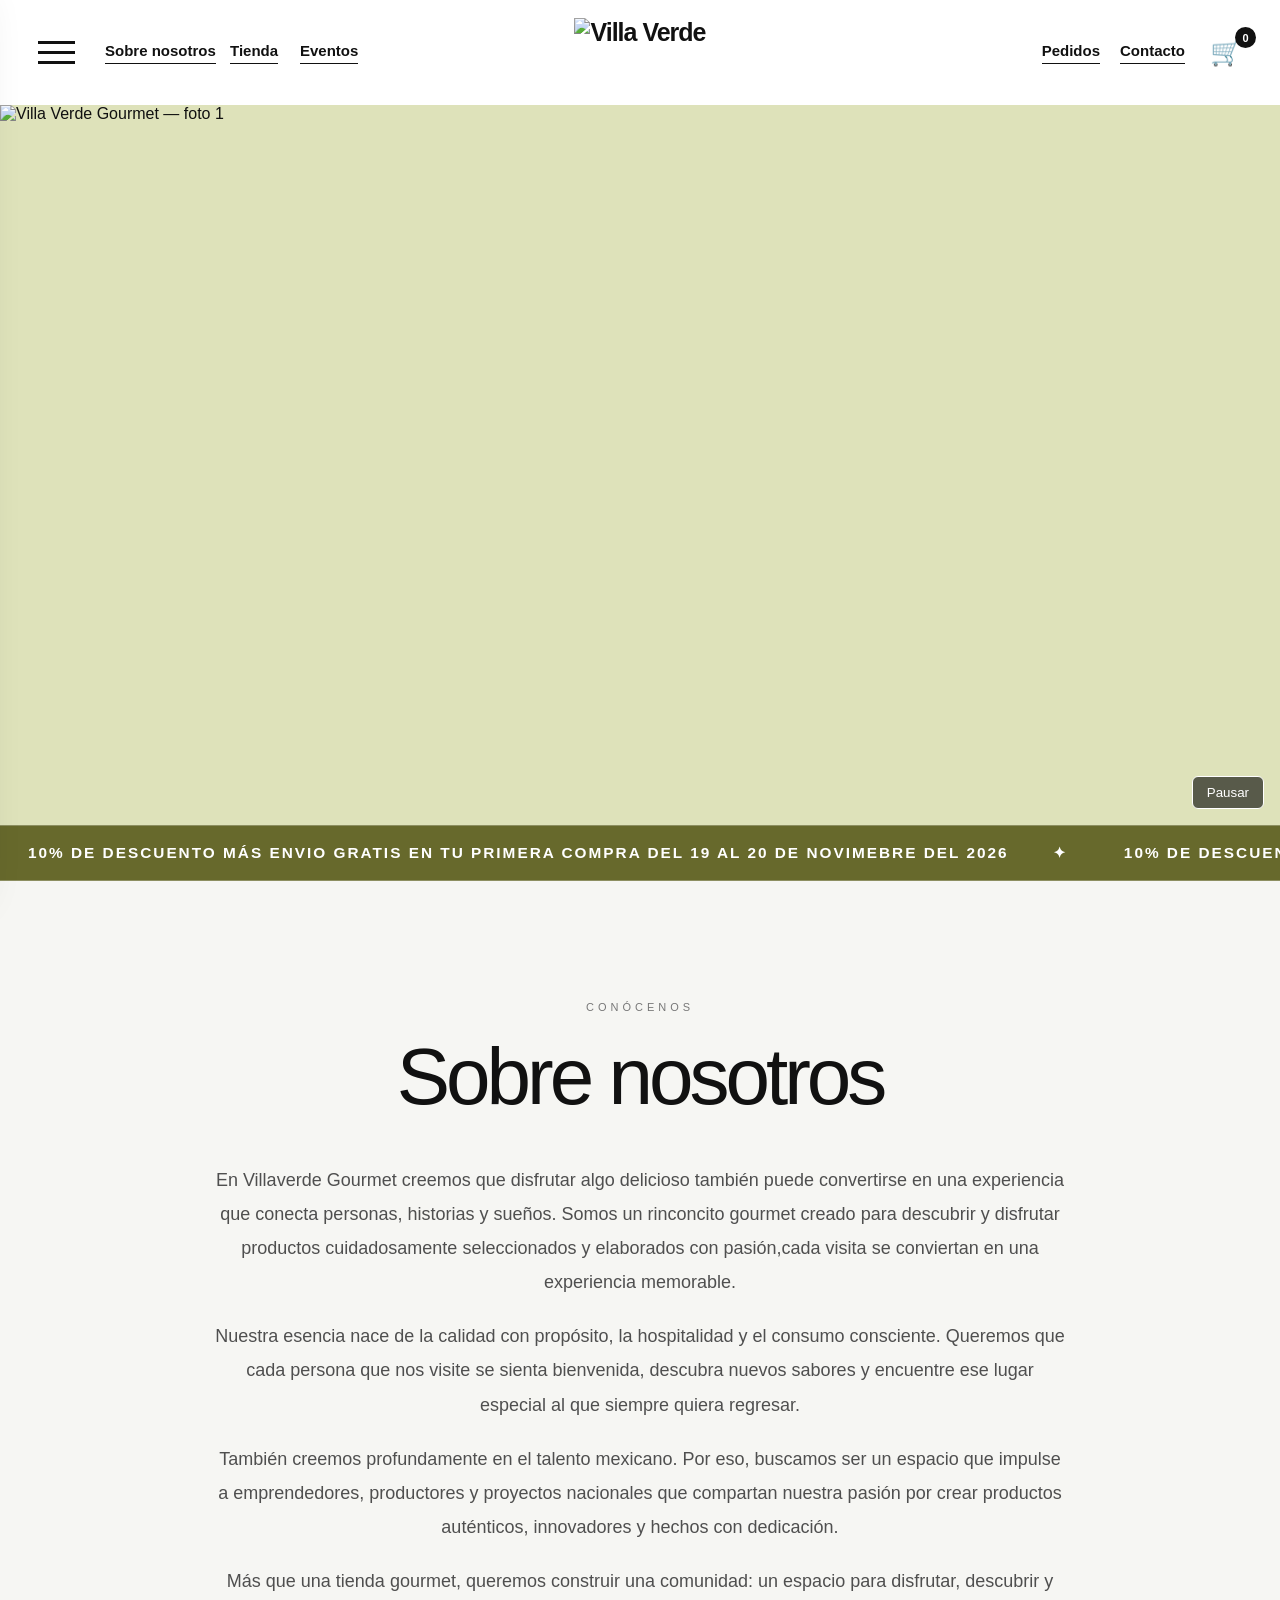
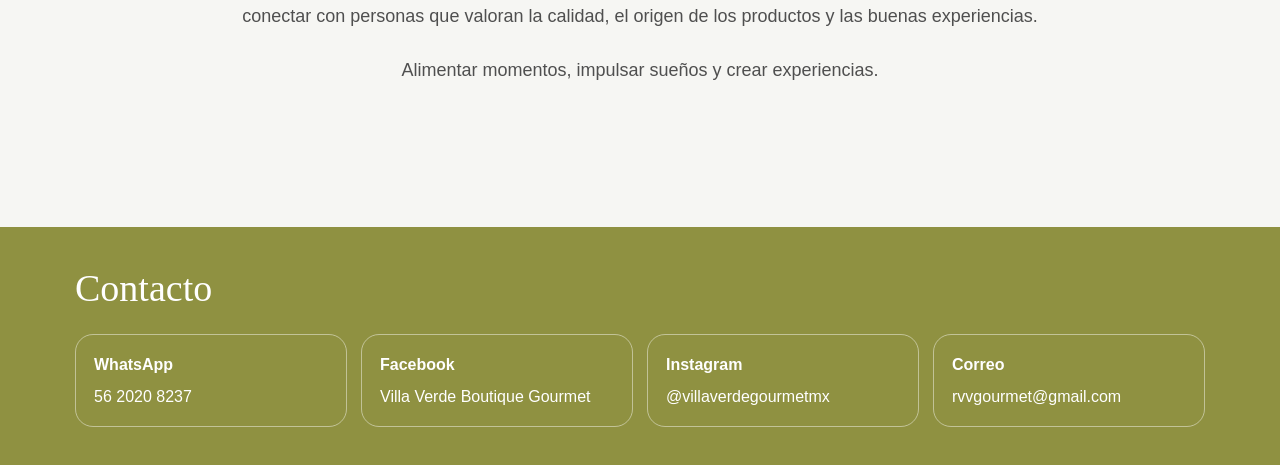
==== index.html @ 6c2c4b9c "Add files via upload" ====
<!DOCTYPE html>
    <html lang="es">

    <head>
        <meta charset="UTF-8">
        <meta name="viewport" content="width=device-width, initial-scale=1.0">

        <title>Villa Verde Gourmet</title>

        <link rel="stylesheet" href="styles.css">
            <style>
            .hero.hero-carrusel {
                position: relative;
                display: block;
                width: 100%;
                height: auto;
                min-height: 0;
                padding: 0;
                overflow: hidden;
            }
            .hero-diapositivas {
                position: relative;
                width: 100%;
                aspect-ratio: 16 / 9;
            }
            .hero-carrusel .hero-foto {
                position: absolute;
                inset: 0;
                display: block;
                width: 100%;
                height: 100%;
                object-fit: cover;
                opacity: 0;
                transition: opacity 600ms ease;
            }
            .hero-carrusel .hero-foto.activa { opacity: 1; }
            .hero-pausa {
                position: absolute;
                right: 16px;
                bottom: 16px;
                padding: 8px 14px;
                border: 1px solid #fff;
                border-radius: 6px;
                background: #0009;
                color: #fff;
                cursor: pointer;
            }
            .hero-pausa:focus-visible { outline: 3px solid #fff; outline-offset: 3px; }
            @media (max-width: 600px) {
                .hero-diapositivas { aspect-ratio: 4 / 3; }
            }
            @media (prefers-reduced-motion: reduce) {
                .hero-carrusel .hero-foto { transition: none; }
            }
        </style>
    <style>
    .promo-inauguracion {
        position: relative;
        width: 100%;
        overflow: hidden;
        background: #67692c;
        color: #fff;
        border-top: 1px solid #ffffff40;
        border-bottom: 1px solid #ffffff40;
        font-family: Arial, Helvetica, sans-serif;
    }
    .promo-pista {
        display: flex;
        width: max-content;
        animation: promo-desplazar 32s linear infinite;
    }
    .promo-grupo {
        display: flex;
        flex-shrink: 0;
        align-items: center;
    }
    .promo-grupo span {
        display: block;
        flex-shrink: 0;
        padding: 16px 28px;
        white-space: nowrap;
        font-size: clamp(13px, 1.2vw, 16px);
        font-weight: 700;
        letter-spacing: 2px;
        text-transform: uppercase;
        line-height: 1.4;
    }
    .promo-grupo span::after { content: ' ✦'; margin-left: 38px; }
    .promo-inauguracion:hover .promo-pista,
    .promo-inauguracion:focus .promo-pista { animation-play-state: paused; }
    .promo-inauguracion:focus-visible { outline: 3px solid #16130b; outline-offset: -3px; }
    @keyframes promo-desplazar {
        from { transform: translateX(0); }
        to { transform: translateX(-50%); }
    }
    @media (prefers-reduced-motion: reduce) {
        .promo-pista { animation: none; width: 100%; }
        .promo-grupo { width: 100%; justify-content: center; }
        .promo-grupo span { white-space: normal; text-align: center; }
        .promo-grupo span:not(:first-child),
        .promo-grupo[aria-hidden="true"] { display: none; }
        .promo-grupo span::after { content: none; }
    }
</style>
    </head>

    <body class="home-page">

        <!-- =========================
            HEADER
        ========================== -->
  <header class="header">

    <!-- MENÚ HAMBURGUESA -->
    <button class="hamburguesa" id="btnMenu">
        <span></span>
        <span></span>
        <span></span>
    </button>


    <!-- SOBRE NOSOTROS -->
    <a href="#sobre-nosotros" class="enlace-header enlace-sobre-nosotros">
        Sobre nosotros
    </a>


    <!-- TIENDA -->
  <!-- TIENDA -->
<a href="tienda.html" class="enlace-header enlace-tienda">
    Tienda
</a>

    <!-- LOGO / ISOTIPO -->
    <a href="index.html" class="logo">

        <img
            src="img/Logo-Villaverde-19.png"
            alt="Villa Verde"
            class="logo-imagen"
        >

    </a>
<!-- EVENTOS -->
<a href="eventos.html" class="enlace-header enlace-eventos">
    Eventos
</a>
<!-- PEDIDOS -->
<a href="pedidos.html" class="enlace-header enlace-pedidos">
    Pedidos
</a>

<!-- CONTACTO -->
<a href="#contacto" class="enlace-header enlace-contacto">
    Contacto
</a>


    <!-- CARRITO -->
    <a href="carrito.html" class="carrito-icono">

        🛒

        <span id="contadorCarrito">
            0
        </span>

    </a>

</header>


        <!-- =========================
            MENÚ LATERAL
        ========================== -->
        <aside class="menu-lateral" id="menuLateral">

            <button class="cerrar-menu" id="cerrarMenu">
                ×
            </button>

            <div class="menu-contenido">

                <p class="menu-subtitulo">
                    EXPLORA
                </p>
<nav>

        <a href="catalogo.html?categoria=aceites-vinagres">
            Aceites y vinagres
        </a>

        <!-- BEBIDAS -->
        <div class="menu-item-desplegable">

            <button type="button" class="submenu-boton">
                <span>Bebidas</span>
                <span class="submenu-flecha">⌄</span>
            </button>

            <div class="submenu-bebidas">

                <a href="catalogo.html?categoria=bebidas&subcategoria=healthy">
                    Healthy
                </a>

                <a href="catalogo.html?categoria=bebidas&subcategoria=refrescantes">
                    Refrescantes
                </a>

                <a href="catalogo.html?categoria=bebidas&subcategoria=cerveza">
                    Cerveza
                </a>
<a href="catalogo.html?categoria=bebidas&subcategoria=vino">
                    Vino
                </a>
            </div>

        </div>
<!-- CHARCUTERÍA -->
        <div class="menu-item-desplegable">

            <button type="button" class="submenu-boton">
                <span>Charcutería</span>
                <span class="submenu-flecha">⌄</span>
            </button>

            <div class="submenu-bebidas">

                <a href="catalogo.html?categoria=charcuteria&subcategoria=quesos">
                    Quesos
                </a>

                <a href="catalogo.html?categoria=charcuteria&subcategoria=carnes-frias">
                    Carnes frías
                </a>

            </div>

        </div>
  <a href="catalogo.html?categoria=cuidado-personal">
            Cuidado personal
        </a>

        <!-- GOURMET -->
        <div class="menu-item-desplegable">

            <button type="button" class="submenu-boton">
                <span>Gourmet</span>
                <span class="submenu-flecha">⌄</span>
            </button>

            <div class="submenu-bebidas">

                <a href="catalogo.html?categoria=gourmet&subcategoria=conservas-encurtidos">
                    Conservas y encurtidos
                </a>

                <a href="catalogo.html?categoria=gourmet&subcategoria=miel">
                    Miel
                </a>

                <a href="catalogo.html?categoria=gourmet&subcategoria=mermelada">
                    Mermelada
                </a>

                <a href="catalogo.html?categoria=gourmet&subcategoria=sazonadores">
                    Sazonadores
                </a>

                <a href="catalogo.html?categoria=gourmet&subcategoria=salsas">
                    Salsas
                </a>

                <a href="catalogo.html?categoria=gourmet&subcategoria=cacao">
                    Cacao
                </a>

                <a href="catalogo.html?categoria=gourmet&subcategoria=untables">
                    Untables
                </a>

            

                <a href="catalogo.html?categoria=gourmet&subcategoria=panaderia">
                    Panadería
                </a>

       <a href="catalogo.html?categoria=gourmet&subcategoria=te-infusiones">
    Té e infusiones
</a>

            </div>

        </div>
    <a href="catalogo.html?categoria=hogar">
            Hogar
        </a>
<a href="catalogo.html?categoria=nuevos">
            Nuevos productos
        </a>


        <!-- SNACKS -->
        <div class="menu-item-desplegable">

            <button type="button" class="submenu-boton">
                <span>Snacks</span>
                <span class="submenu-flecha">⌄</span>
            </button>

            <div class="submenu-bebidas">

                <a href="catalogo.html?categoria=snacks&subcategoria=horneados">
                    Horneados
                </a>

                <a href="catalogo.html?categoria=snacks&subcategoria=deshidratados">
                    Deshidratados
                </a>

                <a href="catalogo.html?categoria=snacks&subcategoria=salados">
                    Salados
                </a>

                <a href="catalogo.html?categoria=snacks&subcategoria=sin-azucar">
                    Sin azúcar
                </a>

                <a href="catalogo.html?categoria=snacks&subcategoria=enchilados">
                    Enchilados
                </a>

                <a href="catalogo.html?categoria=snacks&subcategoria=dulces">
                    Dulces
                </a>

            </div>

        </div>


    

        
    </nav>
        </div>

    

        
    </nav>
            </div>

        </aside>


        <!-- OSCURECER PÁGINA AL ABRIR MENÚ -->
        <div class="overlay-menu" id="overlayMenu"></div>



        <!-- =========================
            IMAGEN PRINCIPAL
        ========================== -->
    
    <main class="hero hero-carrusel" aria-label="Fotos de Villa Verde Gourmet" aria-roledescription="carrusel">
        <div class="hero-diapositivas">
            <img src="img/unoc.webp" alt="Villa Verde Gourmet — foto 1" class="hero-foto activa" aria-hidden="false" fetchpriority="high">
            <img src="img/dosc.webp" alt="Villa Verde Gourmet — foto 2" class="hero-foto" aria-hidden="true">
            <img src="img/tresc.webp" alt="Villa Verde Gourmet — foto 3" class="hero-foto" aria-hidden="true">
            <img src="img/cuatroc.webp" alt="Villa Verde Gourmet — foto 4" class="hero-foto" aria-hidden="true">
            <img src="img/cincoc.webp" alt="Villa Verde Gourmet — foto 5" class="hero-foto" aria-hidden="true">
        </div>
        <button type="button" class="hero-pausa" aria-label="Pausar carrusel">Pausar</button>
    </main>
    <!-- BANNER DE INAUGURACIÓN -->
    <div class="promo-inauguracion" role="region" aria-label="5% de descuento el 19 de Octubre por inauguración de página" tabindex="0">
        <div class="promo-pista" aria-hidden="true">
            <div class="promo-grupo"><span>10% de descuento más envio gratis en tu primera compra del 19 al 20 de novimebre del 2026</span><span>10% de descuento más envio gratis en tu primera compra del 19 al 20 de novimebre del 2026</span></div>
            <div class="promo-grupo" aria-hidden="true"><span>10% de descuento más envio gratis en tu primera compra del 19 al 20 de novimebre del 2026</span><span>10% de descuento más envio gratis en tu primera compra del 19 al 20 de novimebre del 2026</span><span>10% de descuento más envio gratis en tu primera compra del 19 al 20 de novimebre del 2026</span></div>
        </div>
    </div>


    <!-- =========================
        SOBRE NOSOTROS
    ========================== -->

  <section class="sobre-nosotros" id="sobre-nosotros">

    <div class="seccion-contenido">

        <p class="seccion-subtitulo">
            CONÓCENOS
        </p>

        <h2>
            Sobre nosotros
        </h2>

        <p class="sobre-nosotros-texto">
            En Villaverde Gourmet creemos que disfrutar algo delicioso
            también puede convertirse en una experiencia que conecta
            personas, historias y sueños. Somos un rinconcito gourmet
            creado para descubrir y disfrutar productos cuidadosamente
            seleccionados y elaborados con pasión,cada visita se
            conviertan en una experiencia memorable.
        </p>

        <p class="sobre-nosotros-texto">
            Nuestra esencia nace de la calidad con propósito, la
            hospitalidad y el consumo consciente. Queremos que cada
            persona que nos visite se sienta bienvenida, descubra
            nuevos sabores y encuentre ese lugar especial al que
            siempre quiera regresar.
        </p>

        <p class="sobre-nosotros-texto">
            También creemos profundamente en el talento mexicano.
            Por eso, buscamos ser un espacio que impulse a
            emprendedores, productores y proyectos nacionales que
            compartan nuestra pasión por crear productos auténticos,
            innovadores y hechos con dedicación.
        </p>

        <p class="sobre-nosotros-texto">
            Más que una tienda gourmet, queremos construir una
            comunidad: un espacio para disfrutar, descubrir y
            conectar con personas que valoran la calidad, el origen
            de los productos y las buenas experiencias.
        </p>

        <p class="sobre-nosotros-texto">
            Alimentar momentos, impulsar sueños y crear experiencias.
        </p>

    </div>

</section>


    <!-- =========================
        CONTACTO
    ========================== -->

    <style>
  .banner-contacto {
    width: 100%;
    background: #8f9141;
    color: #fff;
    padding: 38px 24px;
    font-family: Arial, Helvetica, sans-serif;
    box-sizing: border-box;
  }

  .banner-contacto * {
    box-sizing: border-box;
  }

  .banner-contacto .contacto-interior {
    max-width: 1130px;
    margin: 0 auto;
  }

  .banner-contacto h2 {
    font-family: "Brush Script MT", "Segoe Script", cursive;
    font-size: 38px;
    font-weight: 400;
    line-height: 1.25;
    color: #fff;
    margin: 0 0 22px;
  }

  .banner-contacto .redes {
    display: grid;
    grid-template-columns: repeat(4, minmax(0, 1fr));
    gap: 14px;
    margin: 0;
    padding: 0;
  }

  .banner-contacto .redes a {
    display: flex;
    flex-direction: column;
    justify-content: center;
    gap: 8px;
    padding: 18px;
    border: 1px solid #ffffff73;
    border-radius: 18px;
    background: transparent;
    color: #fff;
    text-decoration: none;
    font-size: 16px;
    line-height: 1.45;
    overflow-wrap: anywhere;
    transition: background .2s;
  }

  .banner-contacto .redes a:hover {
    background: #ffffff1f;
  }

  .banner-contacto .redes a:focus-visible {
    outline: 3px solid #fff;
    outline-offset: 4px;
  }

  .banner-contacto .redes strong {
    font-weight: 700;
    color: #fff;
  }

  .banner-contacto .redes span {
    color: #fff;
  }

  @media (max-width: 850px) {
    .banner-contacto .redes {
      grid-template-columns: repeat(2, minmax(0, 1fr));
    }
  }

  @media (max-width: 500px) {
    .banner-contacto .redes {
      grid-template-columns: 1fr;
    }
  }

  @media (prefers-reduced-motion: reduce) {
    .banner-contacto .redes a {
      transition: none;
    }
  }
</style>

<!-- BANNER DE CONTACTO -->
<footer
  class="banner-contacto"
  id="contacto"
  aria-labelledby="titulo-contacto"
>
  <div class="contacto-interior">
    <h2 id="titulo-contacto">Contacto</h2>

    <nav class="redes" aria-label="Redes sociales y contacto">
      <a
        href="https://wa.me/525620208237"
        target="_blank"
        rel="noopener noreferrer"
      >
        <strong>WhatsApp</strong>
        <span>56 2020 8237</span>
      </a>

      <a
        href="https://www.facebook.com/VillaVerdeBoutiqueGourmet"
        target="_blank"
        rel="noopener noreferrer"
      >
        <strong>Facebook</strong>
        <span>Villa Verde Boutique Gourmet</span>
      </a>

      <a
        href="https://www.instagram.com/villaverdegourmetmx/"
        target="_blank"
        rel="noopener noreferrer"
      >
        <strong>Instagram</strong>
        <span>@villaverdegourmetmx</span>
      </a>

      <a href="mailto:rvvgourmet@gmail.com">
        <strong>Correo</strong>
        <span>rvvgourmet@gmail.com</span>
      </a>
    </nav>
  </div>
</footer>


        <script src="app.js"></script>
        

            <script>
            (() => {
                const carrusel = document.querySelector('.hero-carrusel');
                const fotos = carrusel.querySelectorAll('.hero-foto');
                const boton = carrusel.querySelector('.hero-pausa');
                let indice = 0;
                let pausado = false;
                let temporizador;

                function siguienteFoto() {
                    fotos[indice].classList.remove('activa');
                    fotos[indice].setAttribute('aria-hidden', 'true');
                    indice = (indice + 1) % fotos.length;
                    fotos[indice].classList.add('activa');
                    fotos[indice].setAttribute('aria-hidden', 'false');
                }

                function actualizarTemporizador() {
                    clearInterval(temporizador);
                    if (!pausado && !document.hidden) {
                        temporizador = setInterval(siguienteFoto, 3000);
                    }
                }

                boton.addEventListener('click', () => {
                    pausado = !pausado;
                    boton.textContent = pausado ? 'Reanudar' : 'Pausar';
                    boton.setAttribute('aria-label', pausado ? 'Reanudar carrusel' : 'Pausar carrusel');
                    actualizarTemporizador();
                });
                document.addEventListener('visibilitychange', actualizarTemporizador);
                actualizarTemporizador();
            })();
        </script>
    </body>

    </html>
---- styles.css ----
/* ========================================
   RESET 
======================================== */

* {
    margin: 0;
    padding: 0;
    box-sizing: border-box;
}


html {
    scroll-behavior: smooth;
}


body {
    font-family: Arial, Helvetica, sans-serif;
    color: #111;
    background: #ffffff;
}


a {
    color: inherit;
    text-decoration: none;
}


button {
    font-family: inherit;
}


/* ========================================
   HEADER
======================================== */

.header {
    height: 105px;

    width: 100%;

    display: grid;

    grid-template-columns: 1fr auto 1fr;

    align-items: center;

    padding: 0 38px;

    background: white;

    position: relative;

    z-index: 50;
}


/* LOGO */

.logo {
    grid-column: 2;

    font-size: 25px;

    font-weight: 800;

    letter-spacing: -1px;

    text-align: center;
}
/* LOGO */

.logo {
    grid-column: 2;

    display: flex;
    justify-content: center;
    align-items: center;
}


.logo-imagen {
    display: block;

    width: auto;

    height: 70px;

    object-fit: contain;
}

/* ========================================
   HAMBURGUESA
======================================== */

.hamburguesa {
    width: 42px;

    height: 35px;

    background: transparent;

    border: none;

    cursor: pointer;

    display: flex;

    flex-direction: column;

    justify-content: center;

    gap: 7px;

    justify-self: start;
}


.hamburguesa span {
    display: block;

    width: 37px;

    height: 3px;

    background: #111;

    transition: 0.3s;
}


/* ========================================
   CARRITO
======================================== */

.carrito-icono {
    justify-self: end;

    position: relative;

    font-size: 26px;
}


.carrito-icono span {
    position: absolute;

    top: -10px;

    right: -14px;

    background: #111;

    color: white;

    min-width: 21px;

    height: 21px;

    border-radius: 50%;

    display: flex;

    justify-content: center;

    align-items: center;

    font-size: 11px;

    font-weight: bold;
}


/* ========================================
   MENÚ LATERAL
======================================== */

.menu-lateral {
    position: fixed;

    top: 0;

    left: -420px;

    width: 390px;

    max-width: 88%;

    height: 100vh;

    background: #ffffff;

    z-index: 1000;

    padding: 45px;

    transition: left 0.45s ease;

    box-shadow: 10px 0 40px rgba(0,0,0,0.12);
    overflow-y: auto;
}


.menu-lateral.activo {
    left: 0;
}


.cerrar-menu {
    border: none;

    background: transparent;

    font-size: 45px;

    font-weight: 200;

    cursor: pointer;

    line-height: 1;

    margin-bottom: 70px;
}


.menu-contenido {
    margin-top: 20px;
}


.menu-subtitulo {
    color: #8c8c8c;

    letter-spacing: 3px;

    font-size: 11px;

    margin-bottom: 25px;
}


.menu-contenido nav {
    display: flex;
    flex-direction: column;
}


/* ========================================
   OPCIONES PRINCIPALES DEL MENÚ
======================================== */

.menu-contenido nav > a,
.submenu-boton {
    width: 100%;

    font-size: 31px;
    font-weight: 600;

    padding: 17px 0;

    border: none;
    border-bottom: 1px solid #ededed;

    background: transparent;

    color: #111;

    text-align: left;

    cursor: pointer;

    transition: 0.25s;
}


.menu-contenido nav > a:hover {
    padding-left: 10px;
}


/* ========================================
   BEBIDAS DESPLEGABLE
======================================== */

.menu-item-desplegable {
    width: 100%;
}


.submenu-boton {
    display: flex;

    justify-content: space-between;

    align-items: center;
}


.submenu-boton:hover {
    padding-left: 10px;
}


.submenu-flecha {
    font-size: 25px;

    font-weight: 300;

    transition: transform 0.3s ease;
}


/* SUBMENÚ CERRADO */

.submenu-bebidas {
    max-height: 0;

    overflow: hidden;

    opacity: 0;

    transition:
        max-height 0.35s ease,
        opacity 0.25s ease,
        padding 0.35s ease;

    padding-left: 18px;
}


/* SUBMENÚ ABIERTO */

.menu-item-desplegable.abierto .submenu-bebidas {
    max-height: 650px;
    opacity: 1;
    padding-top: 8px;
    padding-bottom: 12px;
}
.menu-item-desplegable.abierto .submenu-flecha {
    transform: rotate(180deg);
}


/* OPCIONES PEQUEÑAS */

.submenu-bebidas a {
    display: block;

    font-size: 17px;

    font-weight: 400;

    color: #666;

    padding: 10px 5px;

    border-bottom: none;

    transition: 0.2s;
}


.submenu-bebidas a:hover {
    color: #111;

    padding-left: 13px;
}

/* FONDO OSCURO */

.overlay-menu {
    position: fixed;

    inset: 0;

    background: rgba(0,0,0,0.48);

    z-index: 900;

    opacity: 0;

    pointer-events: none;

    transition: 0.3s;
}


.overlay-menu.activo {
    opacity: 1;

    pointer-events: auto;
}


/* ========================================
   HOME
======================================== */
.home-page {
    min-height: 100vh;

    background: #dee2ba;

    overflow-x: hidden;
}

.hero {
    height: calc(100vh - 105px);

    width: 100%;

    position: relative;

    display: flex;

    justify-content: center;

    align-items: center;

    overflow: hidden;

    background: #dee2ba;
}

.hero-imagen {
    width: 100%;

    height: 100%;

    object-fit: cover;

    object-position: center;

}

.hero-logo {
    position: absolute;

    top: 50%;

    left: 50%;

    transform: translate(-50%, -50%);

    color: #fff;

    font-size: clamp(50px, 8vw, 130px);

    white-space: nowrap;

    font-weight: 700;

    letter-spacing: -6px;

    display: flex;

    align-items: center;

    gap: 18px;
}


.hero-logo span {
    font-weight: 300;
}


.hero-logo strong {
    font-weight: 900;
}


/* ========================================
   CATÁLOGO
======================================== */

.catalogo-page {
    background: #f6f6f3;

    min-height: 100vh;
}


.catalogo-contenedor {
    max-width: 1250px;

    margin: auto;

    padding: 70px 30px 100px;
}


.catalogo-titulo {
    text-align: center;

    margin-bottom: 60px;
}


.catalogo-titulo p {
    font-size: 11px;

    letter-spacing: 4px;

    color: #777;

    margin-bottom: 13px;
}


.catalogo-titulo h1 {
    font-size: clamp(45px, 7vw, 85px);

    font-weight: 500;

    letter-spacing: -4px;
}


/* ========================================
   GRID DE PRODUCTOS
======================================== */

.productos-grid {
    display: grid;

    grid-template-columns:
        repeat(3, minmax(0, 1fr));

    gap: 35px;
}


.producto-card {
    background: white;

    display: block;

    transition: 0.3s;
}


.producto-card:hover {
    transform: translateY(-5px);

    box-shadow:
        0 20px 35px rgba(0,0,0,0.08);
}


.producto-imagen {
    width: 100%;

    aspect-ratio: 1 / 1;

    overflow: hidden;

    background: #ececec;
}


.producto-imagen img {
    width: 100%;

    height: 100%;

    object-fit: cover;

    transition: transform 0.6s ease;
}


.producto-card:hover img {
    transform: scale(1.04);
}


.producto-card-info {
    padding: 22px 22px 26px;
}


.producto-card-info h2 {
    font-size: 20px;

    margin-bottom: 8px;

    font-weight: 600;
}


.producto-card-info p {
    font-size: 13px;

    color: #7b7b7b;

    margin-bottom: 17px;
}


.producto-card-info span {
    font-size: 17px;

    font-weight: bold;
}


.sin-productos {
    grid-column: 1 / -1;

    text-align: center;

    padding: 100px 20px;

    color: #777;
}


/* ========================================
   PRODUCTO INDIVIDUAL
======================================== */

.producto-page {
    background: #f5f4ef;

    min-height: 100vh;
}


.producto-contenedor {
    display: grid;

    grid-template-columns: 1.05fr 0.95fr;

    min-height: calc(100vh - 105px);
}


.producto-foto {
    min-height: calc(100vh - 105px);

    overflow: hidden;
}


.producto-foto img {
    width: 100%;

    height: 100%;

    object-fit: cover;
}


.producto-info {
    padding: 70px clamp(35px, 6vw, 100px);

    display: flex;

    flex-direction: column;

    justify-content: center;
}


.regresar {
    display: inline-block;

    margin-bottom: 50px;

    font-size: 13px;

    color: #777;
}


.producto-marca {
    font-size: 11px;

    letter-spacing: 3px;

    text-transform: uppercase;

    color: #777;

    margin-bottom: 16px;
}


.producto-info > h1 {
    font-size: clamp(43px, 5vw, 72px);

    font-weight: 500;

    letter-spacing: -3px;

    line-height: 0.98;

    margin-bottom: 15px;
}


.producto-presentacion {
    font-size: 15px;

    color: #777;
}


.producto-separador {
    height: 1px;

    width: 100%;

    background: #d8d8d3;

    margin: 35px 0;
}


.producto-textos {
    display: grid;

    grid-template-columns: 1fr 1fr;

    gap: 30px;

    margin-bottom: 25px;
}


.producto-textos h3,
.sabores-container h3 {
    font-size: 12px;

    letter-spacing: 1px;

    text-transform: uppercase;

    margin-bottom: 10px;
}


.producto-textos p {
    font-size: 14px;

    line-height: 1.6;

    color: #555;
}


/* ========================================
   SABORES
======================================== */

.sabores-container {
    margin-top: 20px;
}


.sabor-item {
    display: flex;

    align-items: center;

    justify-content: space-between;

    padding: 12px 0;

    border-bottom: 1px solid #ddd;
}


.sabor-item > span {
    font-size: 14px;
}


/* ========================================
   CANTIDADES
======================================== */

.cantidad-general {
    margin-top: 25px;
}


.cantidad-general > label {
    display: block;

    font-size: 12px;

    text-transform: uppercase;

    margin-bottom: 10px;

    font-weight: bold;
}


.selector-cantidad {
    display: flex;

    align-items: center;

    width: max-content;

    border: 1px solid #c8c8c8;
}


.selector-cantidad button {
    width: 38px;

    height: 38px;

    border: none;

    background: white;

    cursor: pointer;

    font-size: 20px;
}


.selector-cantidad input {
    width: 45px;

    height: 38px;

    text-align: center;

    border: none;

    border-left: 1px solid #ddd;

    border-right: 1px solid #ddd;

    background: white;

    font-size: 14px;

    outline: none;

    -moz-appearance: textfield;
}


.selector-cantidad input::-webkit-inner-spin-button,
.selector-cantidad input::-webkit-outer-spin-button {
    -webkit-appearance: none;

    margin: 0;
}


/* ========================================
   COMPRA
======================================== */

.producto-compra {
    margin-top: 35px;

    display: flex;

    align-items: center;

    justify-content: space-between;

    gap: 20px;
}


.producto-precio {
    font-size: 32px;

    font-weight: 500;
}


.btn-agregar {
    border: none;

    background: #111;

    color: white;

    padding: 17px 32px;

    cursor: pointer;

    font-size: 14px;

    transition: 0.3s;
}


.btn-agregar:hover {
    background: #333;
}


.btn-agregar.agregado {
    background: #4e6c45;
}


/* ========================================
   CARRITO
======================================== */

.carrito-page {
    background: #f6f6f3;

    min-height: 100vh;
}


.carrito-contenedor {
    max-width: 1200px;

    margin: auto;

    padding: 70px 30px 100px;
}


.carrito-encabezado {
    margin-bottom: 55px;
}


.carrito-encabezado p {
    letter-spacing: 4px;

    color: #777;

    font-size: 11px;

    margin-bottom: 10px;
}


.carrito-encabezado h1 {
    font-size: clamp(48px, 7vw, 80px);

    font-weight: 500;

    letter-spacing: -4px;
}


.carrito-layout {
    display: grid;

    grid-template-columns: 1fr 360px;

    gap: 70px;

    align-items: start;
}


/* ITEM */

.carrito-item {
    display: grid;

    grid-template-columns: 140px 1fr auto;

    gap: 25px;

    padding: 25px 0;

    border-bottom: 1px solid #d8d8d8;

    align-items: center;
}


.carrito-item img {
    width: 140px;

    height: 140px;

    object-fit: cover;
}


.carrito-item-info h3 {
    margin-bottom: 10px;

    font-size: 20px;
}


.carrito-item-info p {
    color: #777;

    font-size: 13px;

    margin-bottom: 7px;
}


.carrito-item-info strong {
    display: inline-block;

    margin-top: 8px;
}


.eliminar-producto {
    border: none;

    background: transparent;

    cursor: pointer;

    text-decoration: underline;

    color: #777;
}


/* RESUMEN */

.resumen-carrito {
    background: #fff;

    padding: 35px;

    position: sticky;

    top: 30px;
}


.resumen-carrito h2 {
    font-size: 25px;

    margin-bottom: 35px;
}


.resumen-linea {
    display: flex;

    justify-content: space-between;

    border-bottom: 1px solid #eee;

    padding: 15px 0;

    font-size: 14px;
}


.total-linea {
    font-size: 20px;

    margin-top: 10px;
}


.btn-whatsapp {
    width: 100%;

    margin-top: 30px;

    padding: 17px;

    border: none;

    background: #111;

    color: white;

    cursor: pointer;

    font-size: 14px;
}


.btn-whatsapp:hover {
    background: #333;
}


.seguir-comprando {
    display: block;

    text-align: center;

    margin-top: 20px;

    font-size: 13px;

    text-decoration: underline;
}


/* CARRITO VACÍO */

.carrito-vacio {
    padding: 70px 20px;

    text-align: center;

    background: white;
}


.carrito-vacio h2 {
    font-size: 30px;

    margin-bottom: 10px;
}


.carrito-vacio p {
    color: #777;

    margin-bottom: 30px;
}


.carrito-vacio a {
    display: inline-block;

    background: #111;

    color: white;

    padding: 15px 30px;
}


/* ========================================
   PRODUCTO NO ENCONTRADO
======================================== */

.producto-no-encontrado {
    grid-column: 1 / -1;

    padding: 100px;

    text-align: center;
}


/* ========================================
   TABLET
======================================== */

@media (max-width: 900px) {

    .productos-grid {
        grid-template-columns:
            repeat(2, minmax(0, 1fr));
    }


    .producto-contenedor {
        grid-template-columns: 1fr;
    }


    .producto-foto {
        min-height: auto;

        height: 65vh;
    }


    .carrito-layout {
        grid-template-columns: 1fr;
    }


    .resumen-carrito {
        position: static;
    }

}


/* ========================================
   CELULAR
======================================== */

@media (max-width: 600px) {

    .header {
        height: 78px;

        padding: 0 20px;
    }


    .logo {
        font-size: 18px;
    }


    .hamburguesa {
        width: 30px;
    }


    .hamburguesa span {
        width: 27px;

        height: 2px;

        gap: 5px;
    }


    .carrito-icono {
        font-size: 21px;
    }


    .hero {
        height: calc(100vh - 78px);
    }


    .hero-logo {
        font-size: 13vw;

        letter-spacing: -3px;

        gap: 9px;
    }


    .menu-lateral {
        padding: 35px 28px;
    }


    .menu-contenido nav a {
        font-size: 25px;
    }


    .productos-grid {
        grid-template-columns: 1fr;

        gap: 25px;
    }


    .catalogo-contenedor {
        padding:
            50px 20px 70px;
    }


    .catalogo-titulo {
        margin-bottom: 40px;
    }


    .producto-foto {
        height: 55vh;
    }


    .producto-info {
        padding: 45px 25px 70px;
    }


    .producto-textos {
        grid-template-columns: 1fr;
    }


    .producto-compra {
        align-items: stretch;

        flex-direction: column;
    }


    .btn-agregar {
        width: 100%;
    }


    .carrito-contenedor {
        padding:
            50px 20px 70px;
    }


    .carrito-item {
        grid-template-columns:
            90px 1fr;
    }


    .carrito-item img {
        width: 90px;

        height: 90px;
    }


    .eliminar-producto {
        grid-column: 2;

        justify-self: start;
    }
    .hero-boton {
        min-width: auto;

        padding: 11px 16px;

        font-size: 12px;
    }


    .hero-boton-izquierda {
        left: 18px;
        top: 50%;
    }


    .hero-boton-derecha {
        right: 18px;
        top: 25px;
    }


    .sobre-nosotros {
        padding: 80px 25px;
    }


    .sobre-nosotros h2,
    .footer-contacto h2 {
        margin-bottom: 30px;

        font-size: 45px;
        letter-spacing: -2px;
    }


    .sobre-nosotros-texto {
        font-size: 16px;
        line-height: 1.75;
    }


    .footer-contacto {
        padding: 70px 25px 35px;
    }


    .contacto-enlaces a {
        width: 100%;

        font-size: 14px;
    }
        .enlace-header {
        font-size: 11px;

        padding-bottom: 3px;
    }


    .enlace-sobre-nosotros {
        left: 60px;
    }


    .enlace-contacto {
        right: 58px;
    }
}

/* ========================================
   ENLACES DEL HEADER
======================================== */

.enlace-header {
    position: absolute;

    top: 50%;

    color: #111;

    font-size: 15px;
    font-weight: 600;

    white-space: nowrap;

    transform: translateY(-50%);

    padding-bottom: 5px;

    z-index: 2;
}


/* LÍNEA DEBAJO DEL TEXTO */

.enlace-header::after {
    content: "";

    position: absolute;

    left: 0;
    bottom: 0;

    width: 100%;
    height: 1px;

    background: #111;

    transition: width 0.25s ease;
}


.enlace-header:hover::after {
    width: 55%;
}


/* AL LADO DERECHO DEL MENÚ HAMBURGUESA */

.enlace-sobre-nosotros {
    left: 105px;
}


/* AL LADO IZQUIERDO DEL CARRITO */

.enlace-contacto {
    right: 95px;
}
/* ========================================
   SOBRE NOSOTROS
======================================== */

.sobre-nosotros {
    background: #f6f6f3;

    padding: 120px 30px;

    scroll-margin-top: 30px;
}


.seccion-contenido {
    width: 100%;
    max-width: 950px;

    margin: 0 auto;

    text-align: center;
}


.seccion-subtitulo {
    margin-bottom: 18px;

    color: #777;

    font-size: 11px;
    letter-spacing: 4px;
}


.sobre-nosotros h2,
.footer-contacto h2 {
    margin-bottom: 40px;

    font-size: clamp(45px, 7vw, 80px);
    font-weight: 500;
    letter-spacing: -4px;
}


.sobre-nosotros-texto {
    max-width: 850px;

    margin: 0 auto 20px;

    color: #4f4f4f;

    font-size: 18px;
    line-height: 1.9;
}


/* ========================================
   PIE DE PÁGINA / CONTACTO
======================================== */

.footer-contacto {
    padding: 90px 30px 45px;

    background: #111;
    color: #fff;

    scroll-margin-top: 30px;
}


.footer-contenido {
    width: 100%;
    max-width: 1050px;

    margin: 0 auto;

    text-align: center;
}


.footer-contacto .seccion-subtitulo {
    color: #a9a9a9;
}


.contacto-enlaces {
    display: flex;

    flex-content: center;

    gap: 18px;

    margin: 0 auto 70px;
}


.contacto-enlaces a {
    display: block;

    width: max-content;
    max-width: 100%;

    margin: 0 auto;
    padding: 8px 0;

    color: #e5e5e5;

    font-size: 16px;
    line-height: 1.5;

    transition: color 0.25s ease;
}


.contacto-enlaces a:hover {
    color: #dee2ba;
}


.contacto-enlaces strong {
    color: #fff;
}


.footer-marca {
    padding-top: 30px;

    border-top: 1px solid rgba(255, 255, 255, 0.16);

    color: #888;

    font-size: 12px;
    letter-spacing: 3px;
    text-transform: uppercase;
}
/* ========================================
   POSICIÓN DE ENLACES DEL HEADER
======================================== */

/* SOBRE NOSOTROS */
.enlace-sobre-nosotros {
    left: 105px;
}

/* TIENDA - más cerca de Sobre nosotros */
.enlace-tienda {
    left: 230px;
}

/* EVENTOS - más cerca de Tienda */
.enlace-eventos {
    left: 300px;
}
/* PEDIDOS */
.enlace-pedidos {
    left: auto !important;
    right: 180px ;
}
/* CONTACTO */
.enlace-contacto {
    right: 95px;
}
/* HEADER PARA CELULARES Y TABLETS */
@media (max-width: 900px) {
  .header {
    display: grid;
    grid-template-columns: repeat(5, minmax(0, 1fr));
    grid-template-rows: auto auto;
    align-items: center;
    gap: 12px 6px;

    width: 100%;
    height: auto;
    min-height: 110px;
    padding: 12px;
    box-sizing: border-box;
  }

  /* Elimina posiciones que puedan provocar superposición */
  .header > .hamburguesa,
  .header > .logo,
  .header > .carrito-icono,
  .header > .enlace-header {
    position: static;
    inset: auto;
    transform: none;
    margin: 0;
    min-width: 0;
  }

  /* Primera fila */
  .header > .hamburguesa {
    grid-column: 1;
    grid-row: 1;
    justify-self: start;
  }

  .header > .logo {
    grid-column: 2 / 5;
    grid-row: 1;
    justify-self: center;
    display: flex;
    justify-content: center;
    width: auto;
  }

  .header .logo-imagen {
    display: block;
    width: 64px;
    height: 64px;
    max-width: 100%;
    object-fit: contain;
  }

  .header > .carrito-icono {
    grid-column: 5;
    grid-row: 1;
    justify-self: end;
    display: flex;
    align-items: center;
    gap: 4px;
  }

  .header .carrito-icono span {
    position: static;
    transform: none;
  }

  /* Segunda fila */
  .header > .enlace-header {
    grid-row: 2;
    display: block;
    width: auto;
    padding: 6px 0;
    font-size: clamp(11px, 2.8vw, 14px);
    line-height: 1.25;
    text-align: center;
    white-space: normal;
  }

  .header > .enlace-tienda {
    grid-column: 1;
  }

  .header > .enlace-sobre-nosotros {
    grid-column: 2;
  }

  .header > .enlace-eventos {
    grid-column: 3;
  }

  .header > .enlace-pedidos {
    grid-column: 4;
  }

  .header > .enlace-contacto {
    grid-column: 5;
  }
}
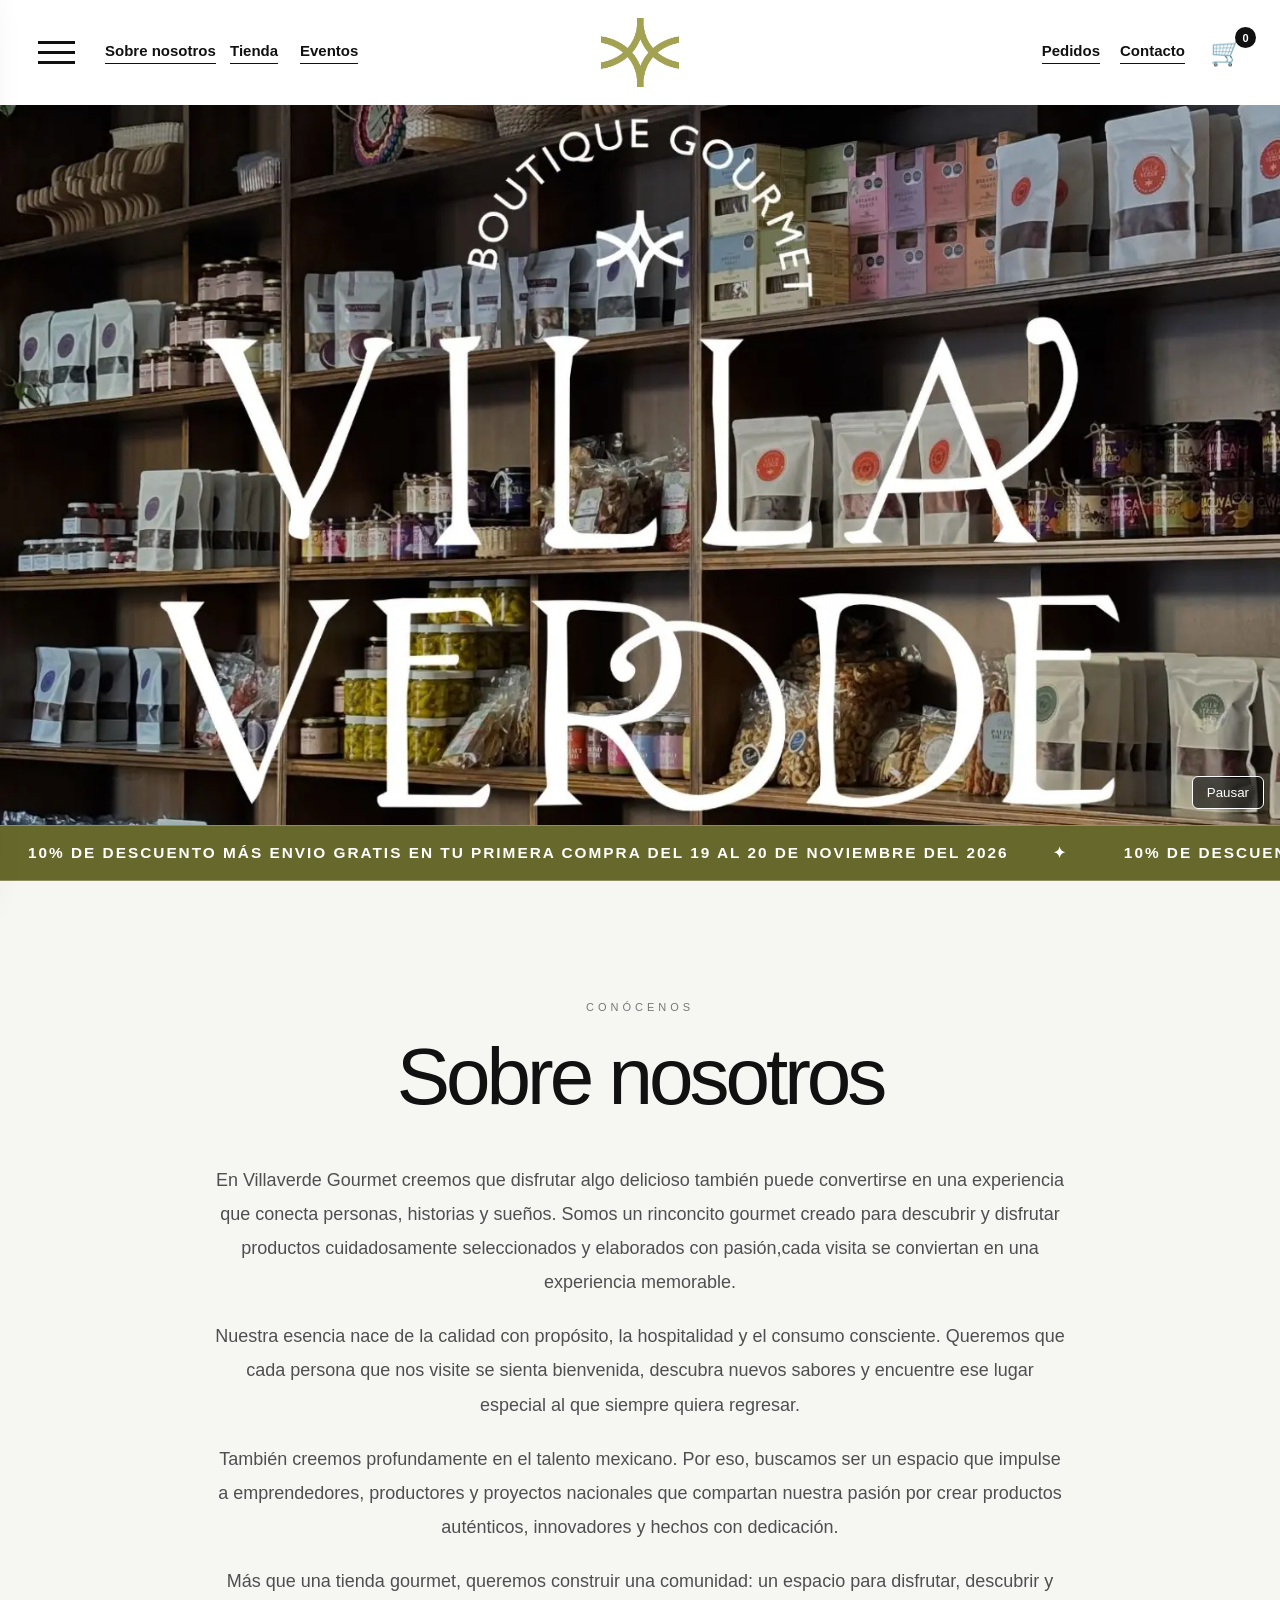
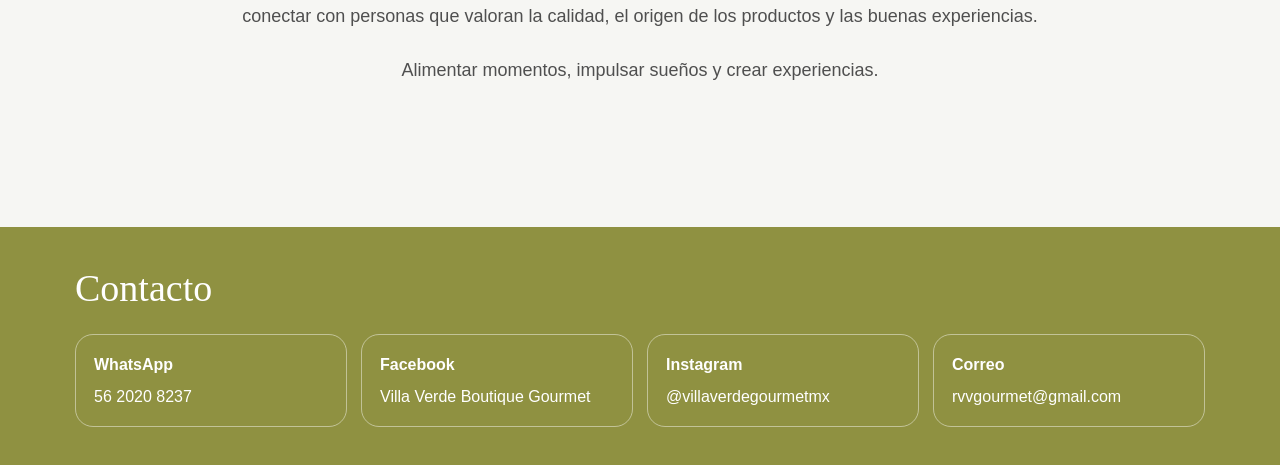
==== commit 5329bbe9: "Update index.html" ====
--- a/index.html
+++ b/index.html
@@ -377,8 +377,8 @@
     <!-- BANNER DE INAUGURACIÓN -->
     <div class="promo-inauguracion" role="region" aria-label="5% de descuento el 19 de Octubre por inauguración de página" tabindex="0">
         <div class="promo-pista" aria-hidden="true">
-            <div class="promo-grupo"><span>10% de descuento más envio gratis en tu primera compra del 19 al 20 de novimebre del 2026</span><span>10% de descuento más envio gratis en tu primera compra del 19 al 20 de novimebre del 2026</span></div>
-            <div class="promo-grupo" aria-hidden="true"><span>10% de descuento más envio gratis en tu primera compra del 19 al 20 de novimebre del 2026</span><span>10% de descuento más envio gratis en tu primera compra del 19 al 20 de novimebre del 2026</span><span>10% de descuento más envio gratis en tu primera compra del 19 al 20 de novimebre del 2026</span></div>
+            <div class="promo-grupo"><span>10% de descuento más envio gratis en tu primera compra del 19 al 20 de noviembre del 2026</span><span>10% de descuento más envio gratis en tu primera compra del 19 al 20 de noviembre del 2026</span></div>
+            <div class="promo-grupo" aria-hidden="true"><span>10% de descuento más envio gratis en tu primera compra del 19 al 20 de noviembre del 2026</span><span>10% de descuento más envio gratis en tu primera compra del 19 al 20 de noviembre del 2026</span><span>10% de descuento más envio gratis en tu primera compra del 19 al 20 de noviembre del 2026</span></div>
         </div>
     </div>
 
@@ -620,4 +620,4 @@
     </body>
 
     </html>
-        +        
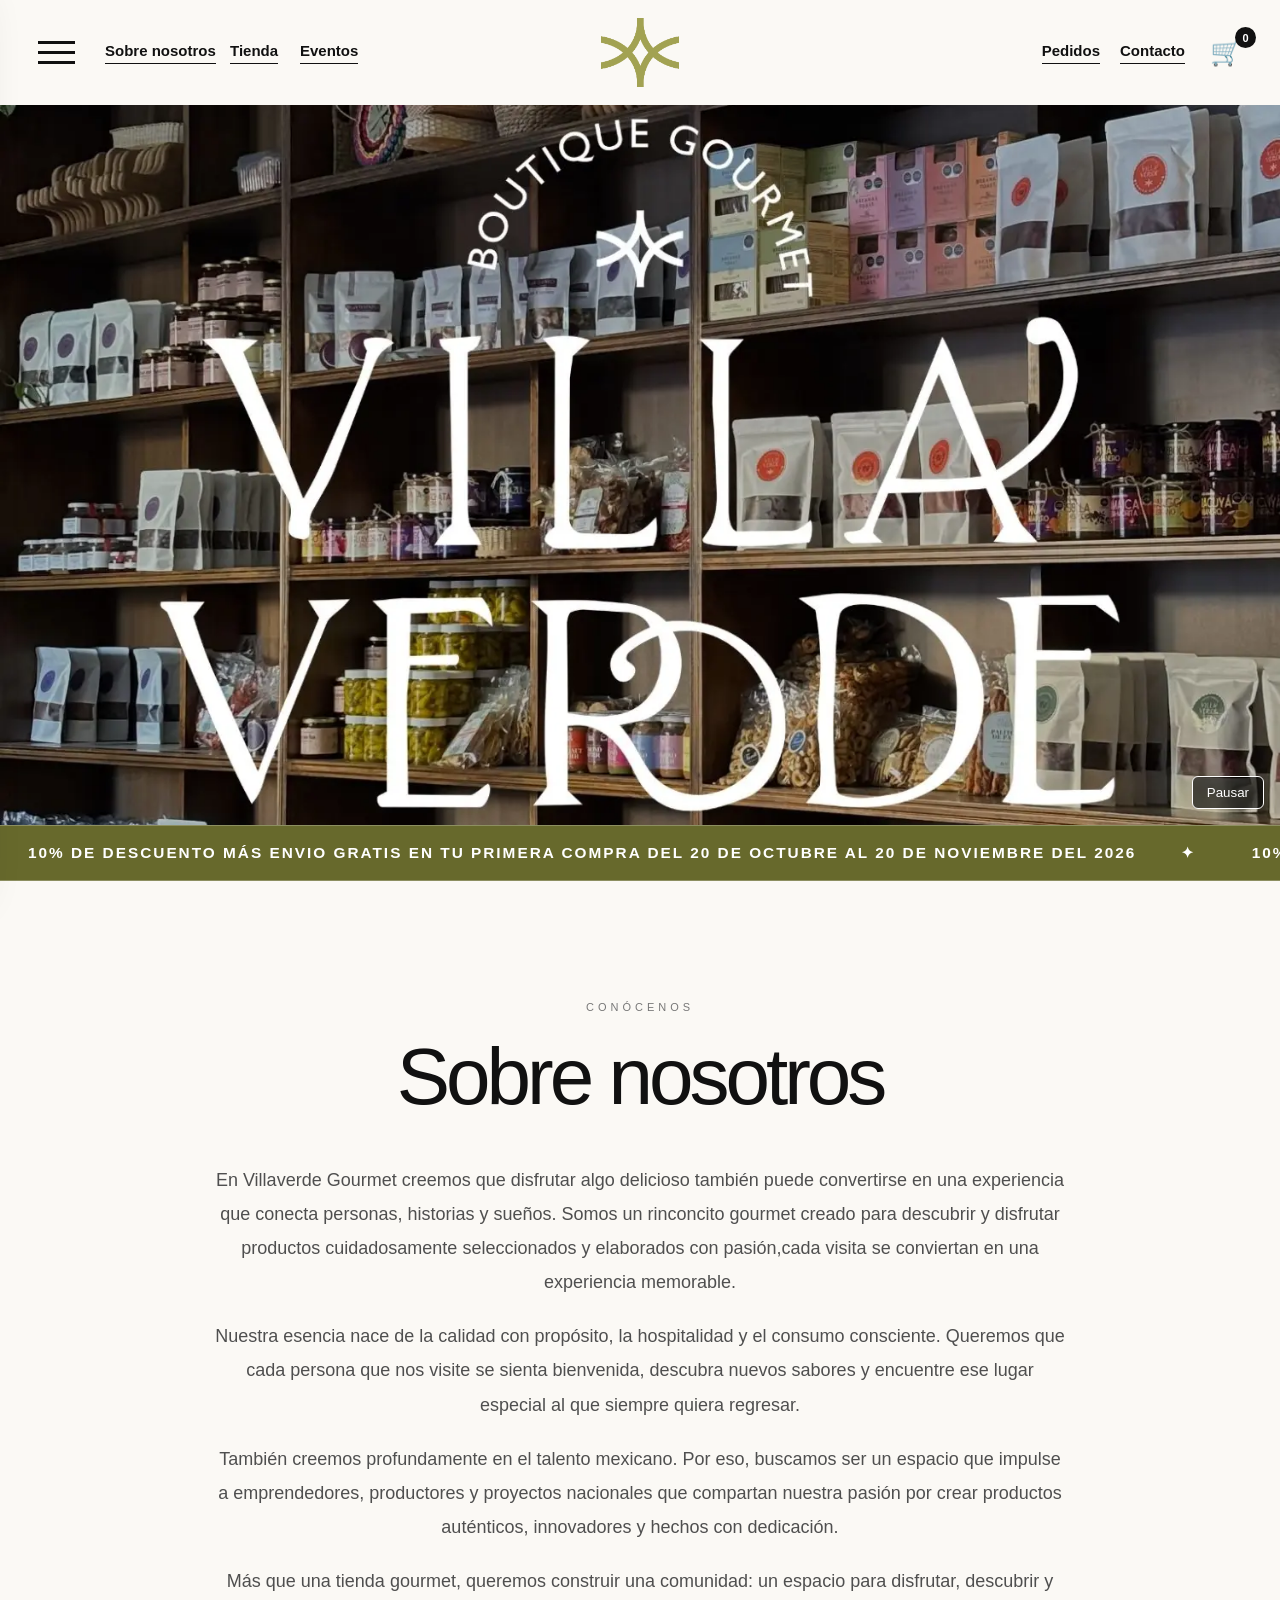
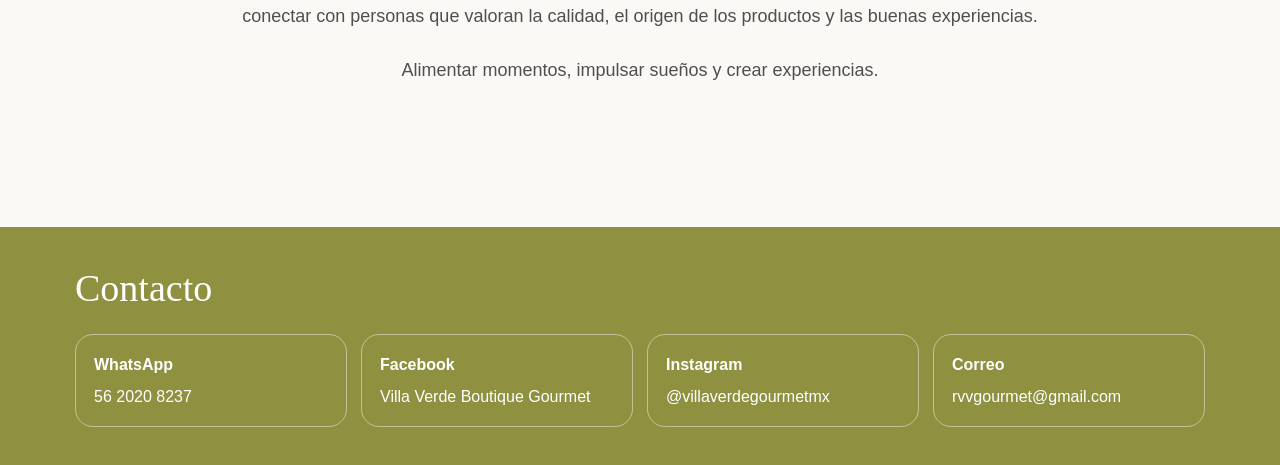
==== commit 13caf29a: "Update print statement from 'Hello' to 'Goodbye'" ====
--- a/index.html
+++ b/index.html
@@ -377,7 +377,7 @@
     <!-- BANNER DE INAUGURACIÓN -->
     <div class="promo-inauguracion" role="region" aria-label="5% de descuento el 19 de Octubre por inauguración de página" tabindex="0">
         <div class="promo-pista" aria-hidden="true">
-            <div class="promo-grupo"><span>10% de descuento más envio gratis en tu primera compra del 19 al 20 de noviembre del 2026</span><span>10% de descuento más envio gratis en tu primera compra del 19 al 20 de noviembre del 2026</span></div>
+            <div class="promo-grupo"><span>10% de descuento más envio gratis en tu primera compra del 20 de Octubre al 20 de noviembre del 2026</span><span>10% de descuento más envio gratis en tu primera compra del 19 al 20 de noviembre del 2026</span></div>
             <div class="promo-grupo" aria-hidden="true"><span>10% de descuento más envio gratis en tu primera compra del 19 al 20 de noviembre del 2026</span><span>10% de descuento más envio gratis en tu primera compra del 19 al 20 de noviembre del 2026</span><span>10% de descuento más envio gratis en tu primera compra del 19 al 20 de noviembre del 2026</span></div>
         </div>
     </div>
--- a/styles.css
+++ b/styles.css
@@ -17,7 +17,7 @@
 body {
     font-family: Arial, Helvetica, sans-serif;
     color: #111;
-    background: #ffffff;
+    background: #fbf9f5;
 }
 
 
@@ -49,7 +49,7 @@
 
     padding: 0 38px;
 
-    background: white;
+    background: #fbf9f5;
 
     position: relative;
 
@@ -190,7 +190,7 @@
 
     height: 100vh;
 
-    background: #ffffff;
+    background: #fbf9f5;
 
     z-index: 1000;
 
@@ -476,7 +476,7 @@
 ======================================== */
 
 .catalogo-page {
-    background: #f6f6f3;
+    background: #fbf9f5;
 
     min-height: 100vh;
 }
@@ -533,7 +533,7 @@
 
 
 .producto-card {
-    background: white;
+    background: #fbf9f5;
 
     display: block;
 
@@ -622,7 +622,7 @@
 ======================================== */
 
 .producto-page {
-    background: #f5f4ef;
+    background: #fbf9f5;
 
     min-height: 100vh;
 }
@@ -818,7 +818,7 @@
 
     border: none;
 
-    background: white;
+    background: #fbf9f5;
 
     cursor: pointer;
 
@@ -839,7 +839,7 @@
 
     border-right: 1px solid #ddd;
 
-    background: white;
+    background: #fbf9f5;
 
     font-size: 14px;
 
@@ -913,7 +913,7 @@
 ======================================== */
 
 .carrito-page {
-    background: #f6f6f3;
+    background: #fbf9f5;
 
     min-height: 100vh;
 }
@@ -1029,7 +1029,7 @@
 /* RESUMEN */
 
 .resumen-carrito {
-    background: #fff;
+    background: #fbf9f5;
 
     padding: 35px;
 
@@ -1110,7 +1110,7 @@
 
     text-align: center;
 
-    background: white;
+    background: #fbf9f5;
 }
 
 
@@ -1451,7 +1451,7 @@
 ======================================== */
 
 .sobre-nosotros {
-    background: #f6f6f3;
+    background: #fbf9f5;
 
     padding: 120px 30px;
 
@@ -1705,3 +1705,65 @@
     grid-column: 5;
   }
 }
+
+/* Selector de presentación: Villa Verde */
+.producto-page .presentaciones-selector {
+    width: 100%;
+    max-width: 320px;
+    margin: 22px 0 24px;
+}
+
+.producto-page .presentaciones-selector label {
+    display: block;
+    margin-bottom: 10px;
+    color: #55563a;
+    font-size: 12px;
+    font-weight: 600;
+    letter-spacing: 1.8px;
+    text-transform: uppercase;
+}
+
+.producto-page #selectorPresentacion {
+    -webkit-appearance: none;
+    appearance: none;
+    box-sizing: border-box;
+    display: block;
+    width: 100%;
+    min-height: 52px;
+    padding: 14px 48px 14px 18px;
+    border: 1px solid #b8b99a;
+    border-radius: 4px;
+    background-color: #fbf9f5;
+    background-image: url("data:image/svg+xml,%3Csvg xmlns='http://www.w3.org/2000/svg' width='16' height='16' viewBox='0 0 24 24' fill='none' stroke='%23656935' stroke-width='1.7' stroke-linecap='round' stroke-linejoin='round'%3E%3Cpath d='m6 9 6 6 6-6'/%3E%3C/svg%3E");
+    background-repeat: no-repeat;
+    background-position: right 18px center;
+    color: #111;
+    font: inherit;
+    font-size: 16px;
+    line-height: 1.4;
+    cursor: pointer;
+}
+
+.producto-page #selectorPresentacion:hover {
+    border-color: #8f9141;
+    background-color: #eeeee3;
+}
+
+.producto-page #selectorPresentacion:focus-visible {
+    border-color: #656935;
+    outline: 2px solid #656935;
+    outline-offset: 3px;
+}
+
+.producto-page #selectorPresentacion option {
+    background-color: #fbf9f5;
+    color: #111;
+}
+
+@media (forced-colors: active) {
+    .producto-page #selectorPresentacion {
+        -webkit-appearance: auto;
+        appearance: auto;
+        background-image: none;
+    }
+}
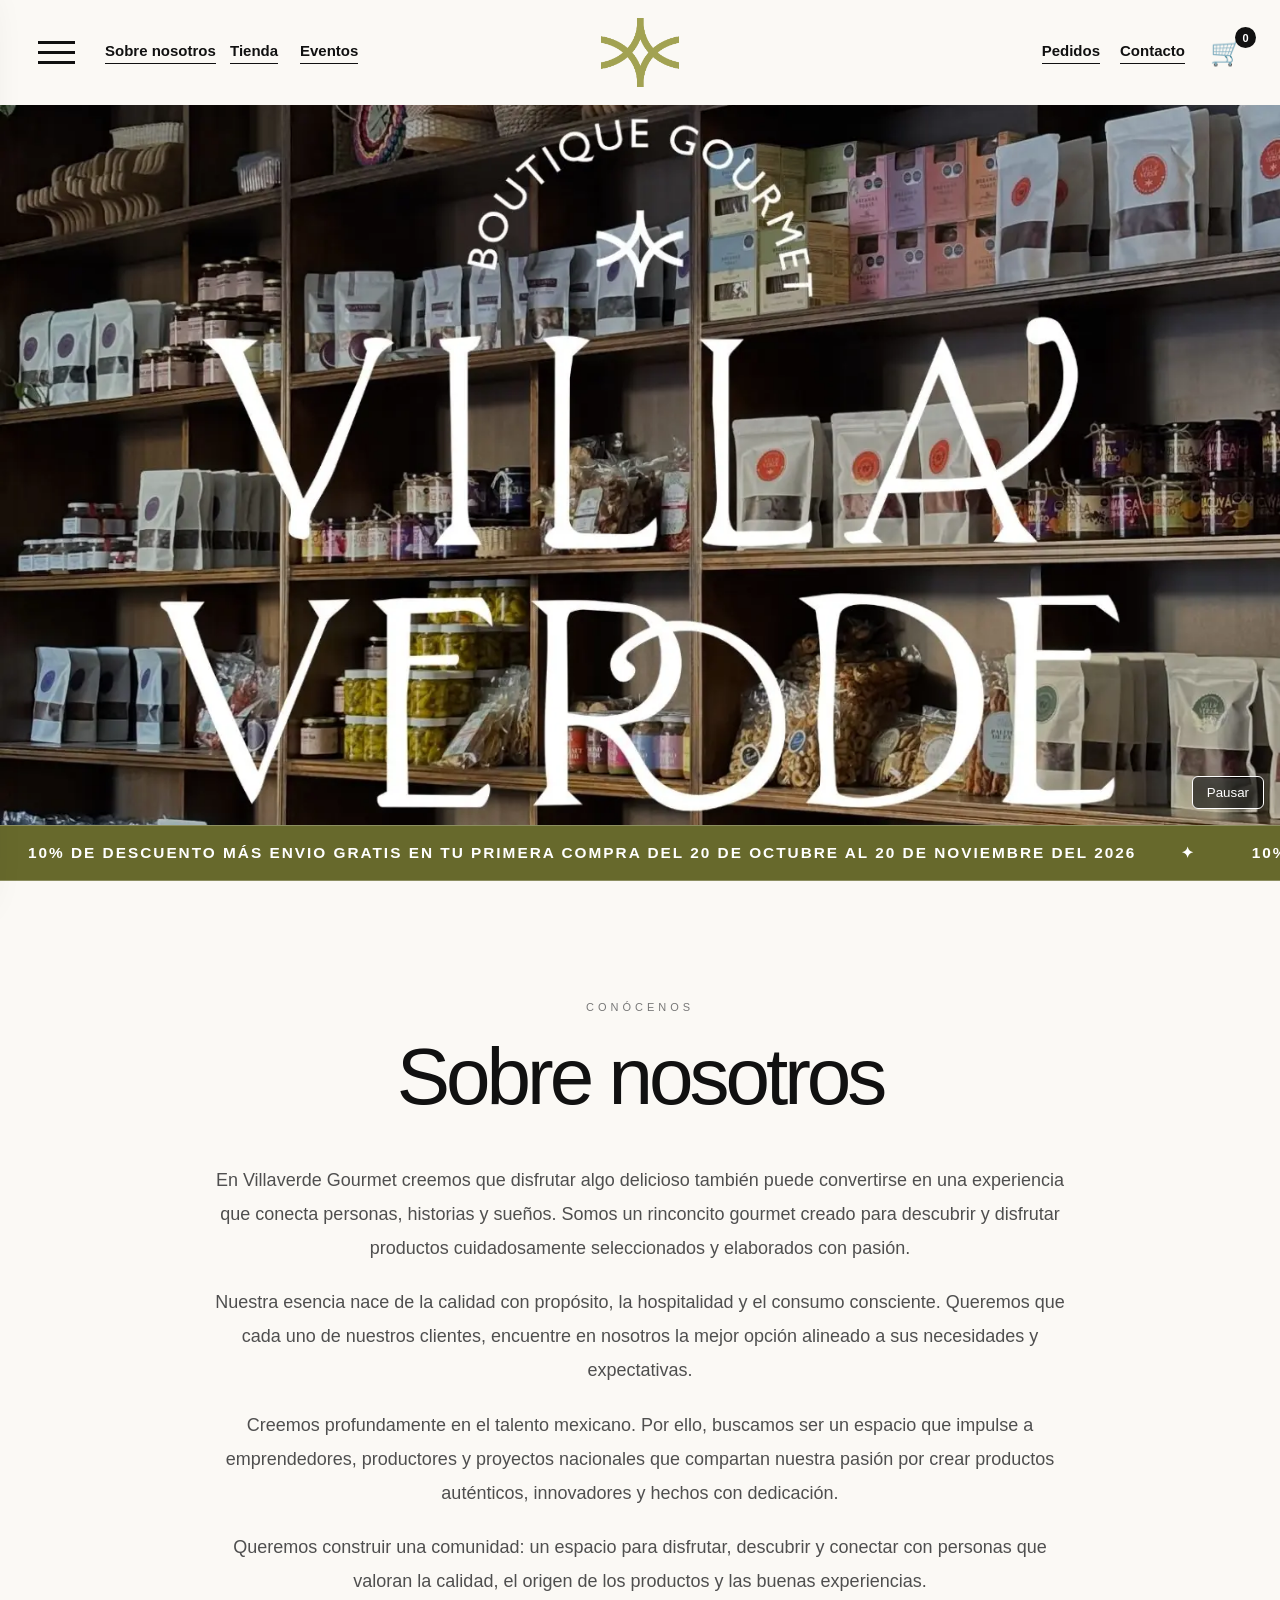
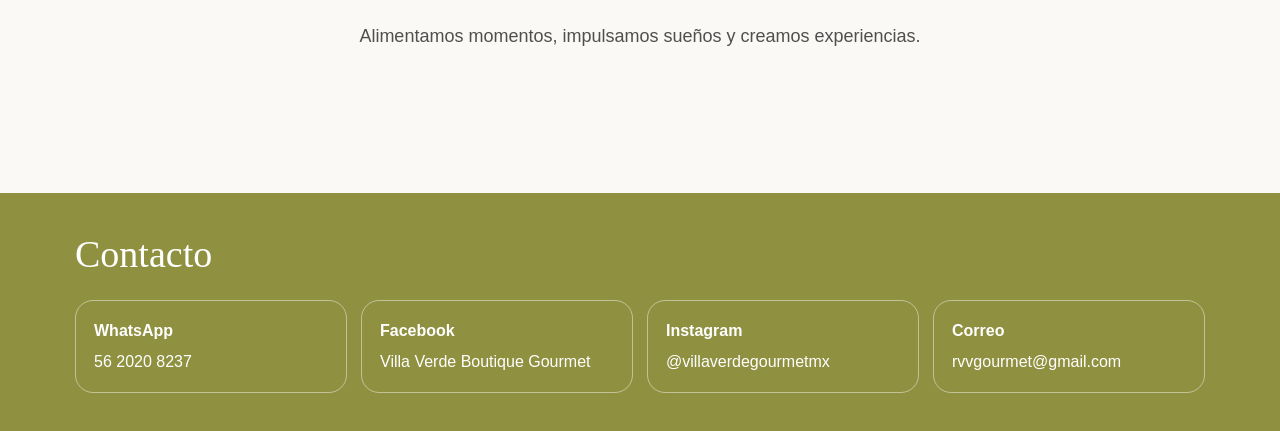
==== commit bbffcb0e: "Update index.html" ====
--- a/index.html
+++ b/index.html
@@ -404,35 +404,32 @@
             también puede convertirse en una experiencia que conecta
             personas, historias y sueños. Somos un rinconcito gourmet
             creado para descubrir y disfrutar productos cuidadosamente
-            seleccionados y elaborados con pasión,cada visita se
-            conviertan en una experiencia memorable.
+            seleccionados y elaborados con pasión.
         </p>
 
         <p class="sobre-nosotros-texto">
             Nuestra esencia nace de la calidad con propósito, la
             hospitalidad y el consumo consciente. Queremos que cada
-            persona que nos visite se sienta bienvenida, descubra
-            nuevos sabores y encuentre ese lugar especial al que
-            siempre quiera regresar.
+            uno de nuestros clientes, encuentre en nosotros la mejor opción
+            alineado a sus necesidades y expectativas. 
         </p>
 
         <p class="sobre-nosotros-texto">
-            También creemos profundamente en el talento mexicano.
-            Por eso, buscamos ser un espacio que impulse a
+            Creemos profundamente en el talento mexicano.
+            Por ello, buscamos ser un espacio que impulse a
             emprendedores, productores y proyectos nacionales que
             compartan nuestra pasión por crear productos auténticos,
             innovadores y hechos con dedicación.
         </p>
 
         <p class="sobre-nosotros-texto">
-            Más que una tienda gourmet, queremos construir una
-            comunidad: un espacio para disfrutar, descubrir y
-            conectar con personas que valoran la calidad, el origen
+            Queremos construir una comunidad: un espacio para disfrutar,
+            descubrir y conectar con personas que valoran la calidad, el origen
             de los productos y las buenas experiencias.
         </p>
 
         <p class="sobre-nosotros-texto">
-            Alimentar momentos, impulsar sueños y crear experiencias.
+            Alimentamos momentos, impulsamos sueños y creamos experiencias.
         </p>
 
     </div>
